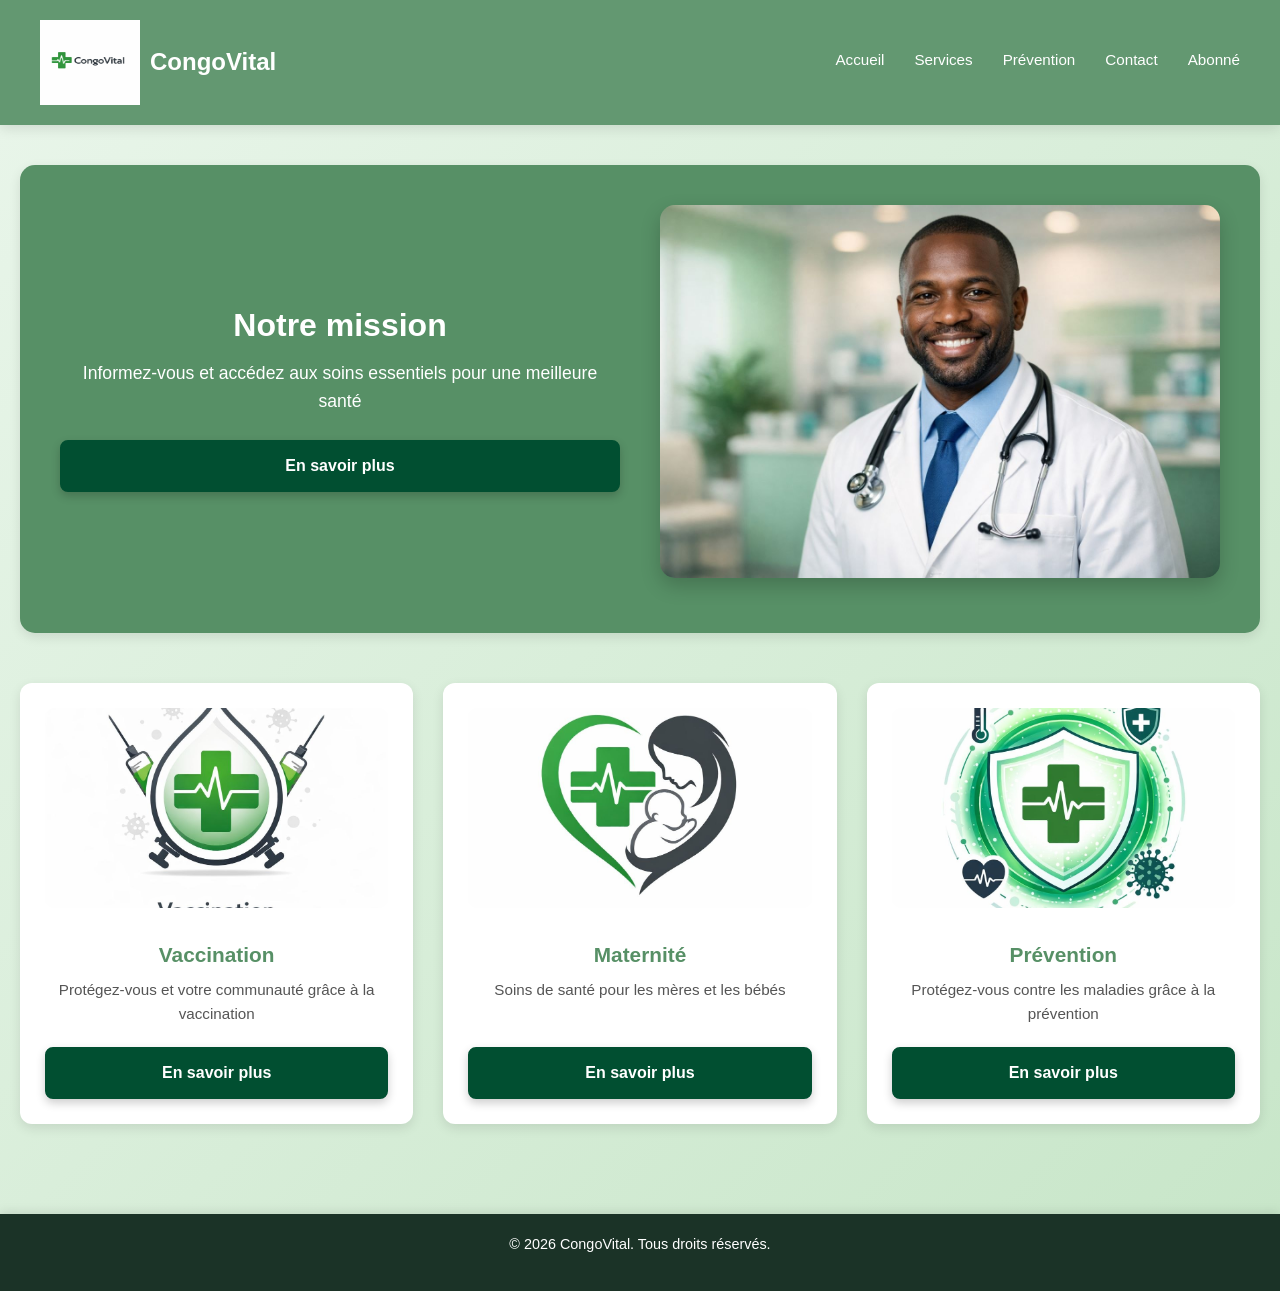
==== index.html @ a9a622ad "J1" ====
<!DOCTYPE html>
<html lang="fr">
<head>
    <meta charset="UTF-8">
    <meta name="viewport" content="width=device-width, initial-scale=1.0">
    <title>CongoVital - Santé Congo</title>
    <link href="https://cdnjs.cloudflare.com/ajax/libs/bootstrap/5.3.0/css/bootstrap.min.css" rel="stylesheet">
    <link rel="stylesheet" href="./frontend/css/common.css">
    <link rel="stylesheet" href="./frontend/css/index.css">
</head>
<body>
    <header>
        <div class="logo">
            <img src="./photos/logo.jpg" alt="Logo CongoVital" width="100px" height="85px">
            <h1>CongoVital</h1>
        </div>
        <nav class="navi">
            <ul>
                <li><a href="./index.html">Accueil</a></li>
                <li><a href="./frontend/html/services.html">Services</a></li>
                <li><a href="./frontend/html/prevention.html">Prévention</a></li>
                <li><a href="./frontend/html/contact.html">Contact</a></li>
                <li><a href="./frontend/html/abonne.html">Abonné</a></li>
            </ul>
        </nav>
    </header>

    <main>
        <section class="hero" id="accueil">
            <div class="hero-content">
                <h2>Notre mission </h2>
                <p>Informez-vous et accédez aux soins essentiels pour une meilleure santé</p>
                <a href="#services" class="btn">En savoir plus</a>
            </div>
            <div class="hero-image">
                <img src="./photos/docteur.jpg" alt="Médecin">
            </div>
        </section>

        <section class="services" id="services">
            <article class="service-card">
                <img src="./photos/vaccination.jpg" alt="Vaccination">
                <h2>Vaccination</h2>
                <p>Protégez-vous et votre communauté grâce à la vaccination</p>
                <a href="./frontend/html/services.html" class="btn">En savoir plus</a>
            </article>

            <article class="service-card">
                <img src="./photos/maternite.jpg" alt="Maternité">
                <h2>Maternité</h2>
                <p>Soins de santé pour les mères et les bébés</p>
                <a href="./frontend/html/services.html" class="btn">En savoir plus</a>
            </article>

            <article class="service-card">
                <img src="./photos/prevention.jpg" alt="Prévention">
                <h2>Prévention</h2>
                <p>Protégez-vous contre les maladies grâce à la prévention</p>
                <a href="./frontend/html/prevention.html" class="btn">En savoir plus</a>
            </article>
        </section>
    </main>

    <footer>
        <p>&copy; 2026 CongoVital. Tous droits réservés.</p>
    </footer>

    <script src="https://cdnjs.cloudflare.com/ajax/libs/bootstrap/5.3.0/js/bootstrap.bundle.min.js"></script>
</body>
</html>
---- frontend/css/common.css ----
:root {
    --header-bg: #639871;
    --button-bg: #014F31;
    --button-hover: #023d26;
    --white: #ffffff;
    --shadow: 0 4px 12px rgba(0, 0, 0, 0.1);
}

* {
    box-sizing: border-box;
}

html, body {
    margin: 0;
    padding: 0;
    font-family: 'Segoe UI', Tahoma, Geneva, Verdana, sans-serif;
}

body {
    min-height: 100vh;
    display: flex;
    flex-direction: column;
}

header {
    background-color: var(--header-bg);
    color: var(--white);
    padding: 20px 40px;
    display: flex;
    flex-wrap: wrap;
    justify-content: space-between;
    align-items: center;
    gap: 20px;
    box-shadow: var(--shadow);
    position: sticky;
    top: 0;
    z-index: 100;
}

header .logo {
    display: flex;
    align-items: center;
    justify-content: center;
    gap: 10px;
    flex-shrink: 0;
}

header .logo h1 {
    font-size: 1.5em;
    font-weight: 700;
    margin: 0;
}

.logo img {
    margin-right: 0;
    transition: transform 0.3s;
}

.logo img:hover {
    transform: scale(1.05);
}

.navi ul {
    list-style: none;
    display: flex;
    gap: 30px;
    color: var(--white);
    flex-wrap: wrap;
    margin: 0;
    padding: 0;
}

.navi ul li a {
    color: var(--white);
    text-decoration: none;
    display: inline-block;
    font-size: 0.95em;
    font-weight: 500;
    transition: all 0.3s ease;
    position: relative;
    padding-bottom: 5px;
}

.navi ul li a::after {
    content: '';
    position: absolute;
    width: 0;
    height: 2px;
    bottom: 0;
    left: 0;
    background-color: #C8E6C9;
    transition: width 0.3s ease;
}

.navi ul li a:hover::after {
    width: 100%;
}

.navi ul li a:hover {
    color: #C8E6C9;
}

main {
    flex: 1;
}

footer {
    background-color: #1B3327;
    color: var(--white);
    text-align: center;
    padding: 20px;
    font-size: 0.9em;
    box-shadow: 0 -2px 10px rgba(0, 0, 0, 0.1);
}

@media (max-width: 768px) {
    header {
        flex-direction: column;
        gap: 15px;
        padding: 15px 20px;
    }

    header .logo h1 {
        font-size: 1.2em;
    }

    .logo img {
        width: 70px;
        height: auto;
    }

    .navi ul {
        justify-content: center;
        gap: 15px;
    }
}

@media (max-width: 480px) {
    header {
        padding: 12px 15px;
    }

    .navi ul {
        flex-direction: column;
        gap: 8px;
        text-align: center;
    }

    .navi ul li a {
        font-size: 0.85em;
    }

    footer {
        font-size: 0.8em;
        padding: 12px;
    }
}
---- frontend/css/index.css ----
:root {
    --header-bg : #639871;
    --hero-bg : #579066;
    --button-bg : #014F31;
    --button-hover: #023d26;
    --white: #ffffff;
    --light-gray: #f8f9fa;
    --shadow: 0 4px 12px rgba(0, 0, 0, 0.1);
}
* {
    box-sizing: border-box;
}
html, body {
    margin: 0;
    padding: 0;
    font-family: 'Segoe UI', Tahoma, Geneva, Verdana, sans-serif;
    scroll-behavior: smooth;
}

header {
   background-color: var(--header-bg);
    color: white;
    padding: 20px 40px; 
    display: flex;
    flex-wrap: wrap;
    justify-content: space-between;
    align-items: center;
    gap: 20px;
    box-shadow: var(--shadow);
    position: sticky;
    top: 0;
    z-index: 100;
}
header .logo {
    display: flex;
    align-items: center;
    justify-content: center;
    gap: 10px;
    flex-shrink: 0;
}
header .logo h1 {
    /* margin: 0; */
    font-size: 1.5em;
    font-weight: 700;
}
.logo img {
    margin-right: 0;
    transition: transform 0.3s;
}
.logo img:hover {
    transform: scale(1.05);
}
.navi ul {
    list-style: none;
    display: flex;
    gap: 30px;
    color: white;
    flex-wrap: wrap;
    margin: 0;
    padding: 0;
}
.navi ul li a {
    color: white;
    text-decoration: none;
    display: inline-block;
    font-size: 0.95em;
    font-weight: 500;
    transition: all 0.3s ease;
    position: relative;
    padding-bottom: 5px;
}
.navi ul li a::after {
    content: '';
    position: absolute;
    width: 0;
    height: 2px;
    bottom: 0;
    left: 0;
    background-color: #C8E6C9;
    transition: width 0.3s ease;
}
.navi ul li a:hover::after{
    width: 100%;
}
.navi ul li a:hover{
    color: #C8E6C9;
}

main {
    padding: 40px 20px;
    background: linear-gradient(135deg, #E8F5E9 0%, #C8E6C9 100%);
    margin: 0;
    min-height: calc(100vh - 200px);
}
.myst {
    background-color: var(--hero-bg);
    display: flex;
    flex-wrap: wrap;
    color: #C8E6C9;
    margin-top: 0;
    gap: 20px;
    padding: 20px;
    align-items: center;
}
.m1 {
    flex: 1;
    min-width: 250px;
}
.m1 h2{
    color: var(--white);
}
.m1 p {
    color: var(--white);
    font-size: 1.25em;
}

/* Section héros (nouvelle structure) */
.hero {
    background-color: var(--hero-bg);
    display: flex;
    flex-wrap: wrap;
    color: #C8E6C9;
    margin-top: 0;
    gap: 40px;
    padding: 40px;
    align-items: center;
    border-radius: 15px;
    box-shadow: var(--shadow);
    margin-bottom: 50px;
}
.hero-content {
    flex: 1;
    min-width: 250px;
    animation: slideInLeft 0.8s ease;
}
.hero-content h2 {
    color: var(--white);
    font-size: 2em;
    font-weight: 700;
    margin-bottom: 15px;
}
.hero-content p {
    color: var(--white);
    font-size: 1.1em;
    line-height: 1.6;
    margin-bottom: 25px;
}
.m2 {
    display: flex;
    align-items: center;
    justify-content: center;
    flex: 1;
    min-width: 250px;
}
.m2 img {
    width: 100%;
    max-width: 600px;
    height: auto;
    border-radius: 10px;
}

/* Image héros (nouvelle structure) */
.hero-image {
    display: flex;
    align-items: center;
    justify-content: center;
    flex: 1;
    min-width: 250px;
    animation: slideInRight 0.8s ease;
}
.hero-image img {
    width: 100%;
    max-width: 600px;
    height: auto;
    border-radius: 15px;
    box-shadow: 0 8px 20px rgba(0, 0, 0, 0.2);
    transition: transform 0.3s ease;
}
.hero-image img:hover {
    transform: scale(1.02);
}

button a {
    color: #C8E6C9;
    text-decoration: none;
    padding: 5px 4px 0px ;
}

/* Style pour les liens en tant que boutons */
.btn {
    display: inline-block;
    background-color: var(--button-bg);
    padding: 12px 28px;
    font-size: 1em;
    color: white;
    text-decoration: none;
    border: 2px solid var(--button-bg);
    border-radius: 8px;
    box-shadow: 0 4px 10px rgba(0, 0, 0, 0.2);
    transition: all 0.3s ease;
    cursor: pointer;
    font-weight: 600;
}

.btn:hover {
    background-color: var(--button-hover);
    border-color: var(--button-hover);
    box-shadow: 0 6px 15px rgba(0, 0, 0, 0.3);
    transform: translateY(-2px);
    color: white;
}

.btn:active {
    box-shadow: 0 2px 5px rgba(0, 0, 0, 0.2);
    transform: translateY(0);
}

section {
    margin-bottom: 20px;
    background: #FFFFFF;
    display: flex;
    flex-wrap: wrap;
    gap: 20px;
    padding: 20px;
}

section > div {
    flex: 1;
    min-width: 280px;
    display: flex;
    flex-direction: column;
    text-align: center;
}

section > div img {
    width: 100%;
    height: auto;
    margin-bottom: 15px;
    border-radius: 5px;
}

/* Section services avec articles (cartes) */
.services {
    margin-bottom: 50px;
    background: transparent;
    display: flex;
    flex-wrap: wrap;
    gap: 30px;
    padding: 0;
}

.service-card {
    flex: 1;
    min-width: 280px;
    display: flex;
    flex-direction: column;
    text-align: center;
    background: white;
    padding: 25px;
    border-radius: 12px;
    box-shadow: var(--shadow);
    transition: all 0.3s ease;
    overflow: hidden;
}

.service-card:hover {
    transform: translateY(-8px);
    box-shadow: 0 12px 24px rgba(0, 0, 0, 0.15);
}

.service-card img {
    width: 100%;
    height: 200px;
    object-fit: cover;
    margin-bottom: 20px;
    border-radius: 10px;
    transition: transform 0.3s ease;
}

.service-card:hover img {
    transform: scale(1.05);
}

.service-card h2 {
    margin: 15px 0 10px;
    font-size: 1.3em;
    font-weight: 700;
    color: var(--hero-bg);
}

.service-card p {
    flex-grow: 1;
    margin-bottom: 20px;
    color: #555;
    line-height: 1.6;
    font-size: 0.95em;
}

button{
    background-color: var(--button-bg);
    padding: 15px 30px;
    width: 100%;
    max-width: 275px;
    font-size: 1.25em;
    color: white;
    border: 1px solid rgba(0, 0, 0, .2);
    border-radius: 5px;
    box-shadow: 0 2px 0 rgba(0, 55, 135, );
    margin: 0 auto;
}
button:hover {
    cursor: pointer;
}
button:active{
    box-shadow: none;
    margin-top: 2px;
    position: relative;
    top: 2px ;
}
footer {
    background-color: #1B3327;
    color: white;
    text-align: center;
    padding: 20px;
    font-size: 0.9em;
    box-shadow: 0 -2px 10px rgba(0, 0, 0, 0.1);
}

/* Animations */
@keyframes slideInLeft {
    from {
        opacity: 0;
        transform: translateX(-30px);
    }
    to {
        opacity: 1;
        transform: translateX(0);
    }
}

@keyframes slideInRight {
    from {
        opacity: 0;
        transform: translateX(30px);
    }
    to {
        opacity: 1;
        transform: translateX(0);
    }
}

/* Media Queries - Tablette et écrans moyens */
@media (max-width: 768px) {
    header {
        flex-direction: column;
        gap: 15px;
        padding: 15px 20px;
    }
    
    header .logo {
        width: 100%;
        justify-content: center;
    }
    
    header .logo h1 {
        font-size: 1.2em;
    }
    
    .logo img {
        width: 70px;
        height: auto;
    }
    
    .navi {
        width: 100%;
    }
    
    .navi ul {
        justify-content: center;
        gap: 15px;
    }
    
    .navi ul li a {
        font-size: 0.9em;
    }
    
    main {
        padding: 15px;
        margin-bottom: 60px;
    }
    
    .hero {
        flex-direction: column;
        padding: 25px;
        gap: 25px;
        margin-bottom: 40px;
    }
    
    .hero-content,
    .hero-image {
        width: 100%;
        min-width: unset;
    }
    
    .hero-content h2 {
        font-size: 1.5em;
    }
    
    .hero-content p {
        font-size: 1em;
    }
    
    .services {
        gap: 15px;
        margin-bottom: 40px;
    }
    
    .service-card {
        min-width: 100%;
        padding: 20px;
    }
    
    .btn {
        font-size: 0.95em;
        padding: 10px 20px;
        width: 100%;
    }
    
    footer {
        font-size: 0.85em;
        padding: 15px;
    }
}

/* Media Queries - Téléphones */
@media (max-width: 480px) {
    header {
        flex-direction: column;
        gap: 12px;
        padding: 12px 15px;
    }
    
    header .logo {
        width: 100%;
    }
    
    header .logo h1 {
        font-size: 1em;
        margin-left: 10px;
    }
    
    .logo img {
        width: 60px;
        height: auto;
    }
    
    .navi ul {
        flex-direction: column;
        gap: 8px;
        text-align: center;
    }
    
    .navi ul li a {
        font-size: 0.85em;
    }
    
    main {
        padding: 10px;
        margin-bottom: 80px;
    }
    
    .hero {
        flex-direction: column;
        padding: 15px;
        gap: 15px;
        margin-bottom: 30px;
    }
    
    .hero-content h2 {
        font-size: 1.3em;
    }
    
    .hero-content p {
        font-size: 0.9em;
    }
    
    .services {
        gap: 10px;
        margin-bottom: 30px;
    }
    
    .service-card {
        min-width: 100%;
        padding: 15px;
    }
    
    .service-card h2 {
        font-size: 1.1em;
    }
    
    .service-card p {
        font-size: 0.9em;
    }
    
    .service-card img {
        height: 150px;
    }
    
    .btn {
        font-size: 0.9em;
        padding: 10px 15px;
        width: 100%;
    }
    
    footer {
        font-size: 0.75em;
        padding: 10px;
    }
}
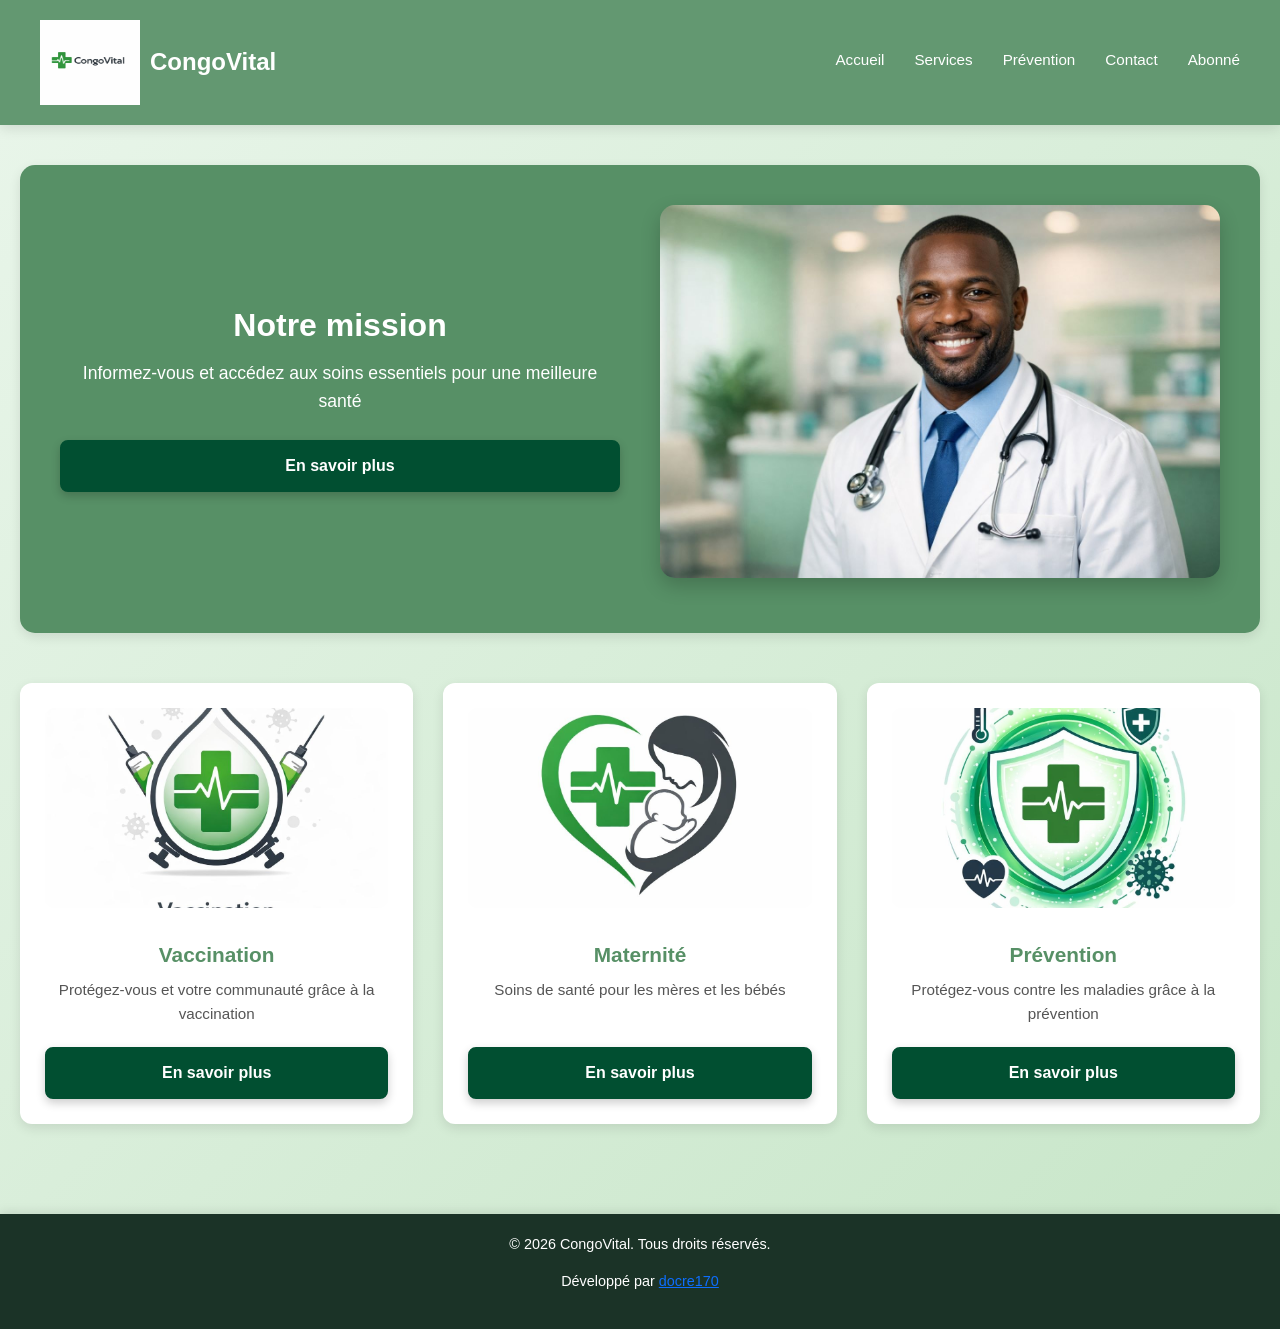
==== commit 2ee15367: "J2" ====
--- a/index.html
+++ b/index.html
@@ -63,6 +63,7 @@
 
     <footer>
         <p>&copy; 2026 CongoVital. Tous droits réservés.</p>
+        <p> Développé par <a href="https://portfoliofinal-lovat.vercel.app">docre170</a></p>
     </footer>
 
     <script src="https://cdnjs.cloudflare.com/ajax/libs/bootstrap/5.3.0/js/bootstrap.bundle.min.js"></script>
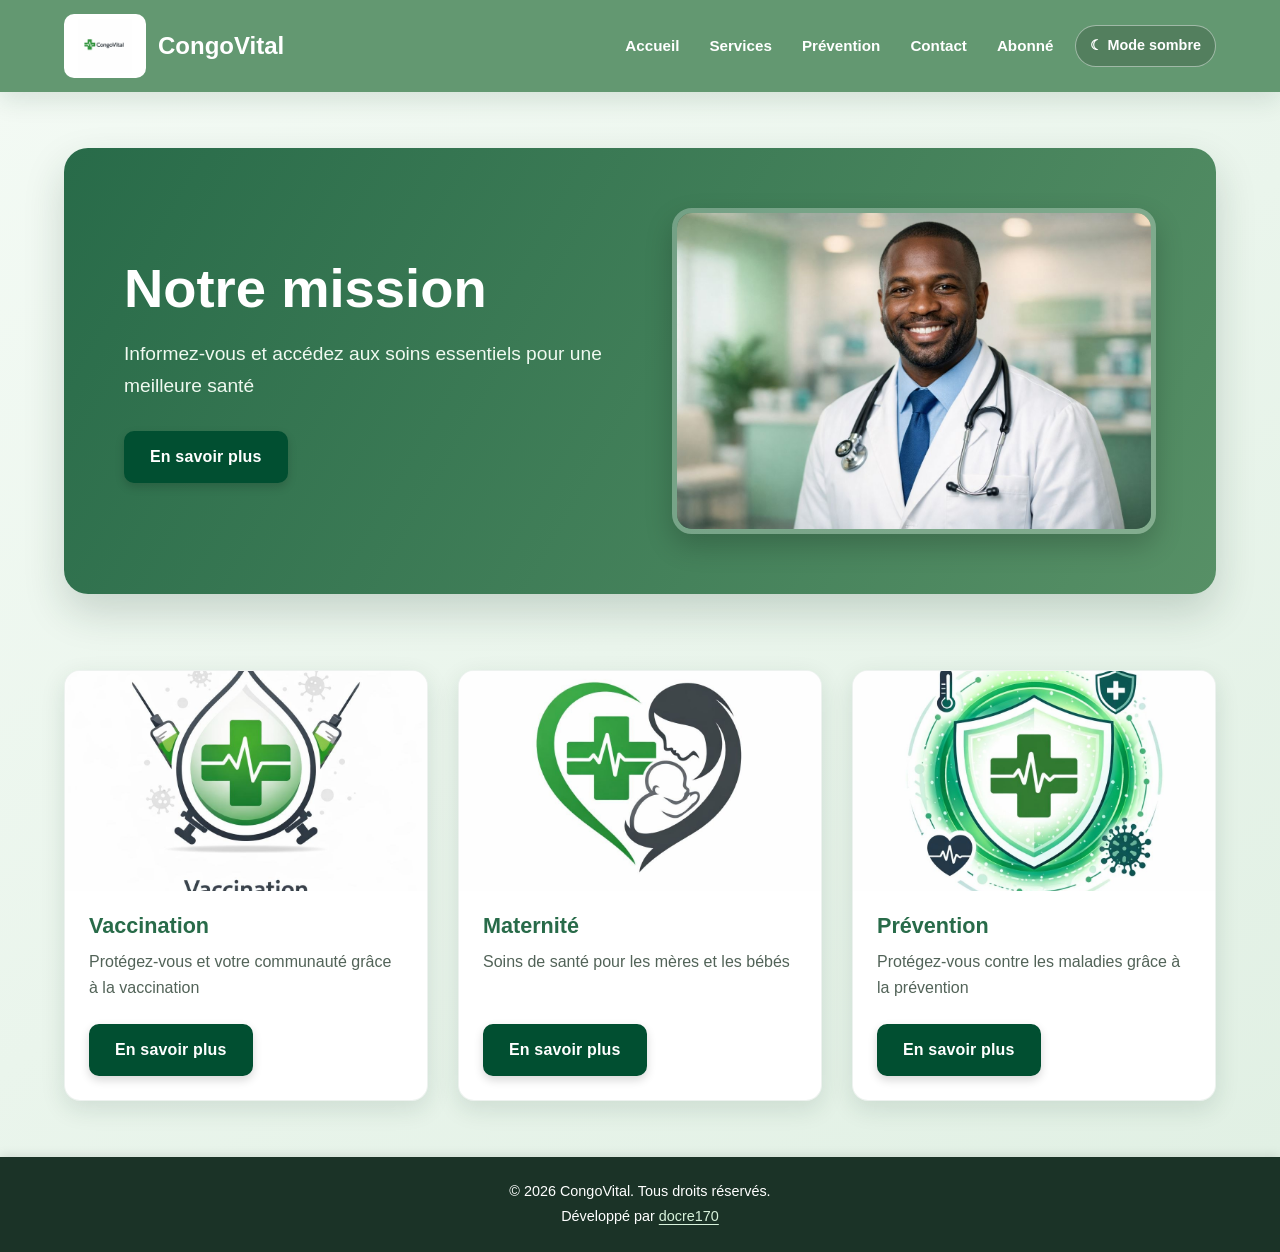
==== commit 14e6d812: "j5" ====
--- a/index.html
+++ b/index.html
@@ -7,6 +7,7 @@
     <link href="https://cdnjs.cloudflare.com/ajax/libs/bootstrap/5.3.0/css/bootstrap.min.css" rel="stylesheet">
     <link rel="stylesheet" href="./frontend/css/common.css">
     <link rel="stylesheet" href="./frontend/css/index.css">
+    <link rel="stylesheet" href="./frontend/css/site-ui.css">
 </head>
 <body>
     <header>
@@ -37,19 +38,19 @@
             </div>
         </section>
 
-        <section class="services" id="services">
+        <section class="services" id="services" aria-label="Nos domaines de santé">
             <article class="service-card">
                 <img src="./photos/vaccination.jpg" alt="Vaccination">
                 <h2>Vaccination</h2>
                 <p>Protégez-vous et votre communauté grâce à la vaccination</p>
-                <a href="./frontend/html/services.html" class="btn">En savoir plus</a>
+                <a href="./frontend/html/vaccination.html" class="btn">En savoir plus</a>
             </article>
 
             <article class="service-card">
                 <img src="./photos/maternite.jpg" alt="Maternité">
                 <h2>Maternité</h2>
                 <p>Soins de santé pour les mères et les bébés</p>
-                <a href="./frontend/html/services.html" class="btn">En savoir plus</a>
+                <a href="./frontend/html/maternite.html" class="btn">En savoir plus</a>
             </article>
 
             <article class="service-card">
@@ -67,5 +68,6 @@
     </footer>
 
     <script src="https://cdnjs.cloudflare.com/ajax/libs/bootstrap/5.3.0/js/bootstrap.bundle.min.js"></script>
+    <script src="./frontend/js/site-ui.js"></script>
 </body>
 </html>
--- a/frontend/css/common.css
+++ b/frontend/css/common.css
@@ -53,11 +53,6 @@
 
 .logo img {
     margin-right: 0;
-    transition: transform 0.3s;
-}
-
-.logo img:hover {
-    transform: scale(1.05);
 }
 
 .navi ul {
--- a/frontend/css/index.css
+++ b/frontend/css/index.css
@@ -1,74 +1,76 @@
 :root {
-    --header-bg : #639871;
-    --hero-bg : #579066;
-    --button-bg : #014F31;
+    --header-bg: #639871;
+    --hero-bg: #579066;
+    --button-bg: #014F31;
     --button-hover: #023d26;
     --white: #ffffff;
-    --light-gray: #f8f9fa;
-    --shadow: 0 4px 12px rgba(0, 0, 0, 0.1);
-}
+    --shadow: 0 8px 24px rgba(20, 58, 38, 0.12);
+}
+
 * {
     box-sizing: border-box;
 }
-html, body {
+
+body {
     margin: 0;
-    padding: 0;
     font-family: 'Segoe UI', Tahoma, Geneva, Verdana, sans-serif;
-    scroll-behavior: smooth;
+    color: #263b30;
 }
 
 header {
-   background-color: var(--header-bg);
-    color: white;
-    padding: 20px 40px; 
+    background-color: var(--header-bg);
+    color: var(--white);
+    padding: 14px clamp(18px, 5vw, 64px);
     display: flex;
     flex-wrap: wrap;
     justify-content: space-between;
     align-items: center;
-    gap: 20px;
+    gap: 18px;
     box-shadow: var(--shadow);
     position: sticky;
     top: 0;
     z-index: 100;
 }
+
 header .logo {
     display: flex;
     align-items: center;
-    justify-content: center;
-    gap: 10px;
+    gap: 12px;
     flex-shrink: 0;
 }
+
 header .logo h1 {
-    /* margin: 0; */
-    font-size: 1.5em;
+    margin: 0;
+    font-size: 1.5rem;
     font-weight: 700;
 }
+
 .logo img {
-    margin-right: 0;
-    transition: transform 0.3s;
-}
-.logo img:hover {
-    transform: scale(1.05);
-}
+    width: 78px;
+    height: 66px;
+    object-fit: cover;
+    border-radius: 8px;
+}
+
 .navi ul {
     list-style: none;
     display: flex;
-    gap: 30px;
-    color: white;
+    gap: clamp(16px, 2.5vw, 30px);
     flex-wrap: wrap;
     margin: 0;
     padding: 0;
 }
+
 .navi ul li a {
-    color: white;
+    color: var(--white);
     text-decoration: none;
     display: inline-block;
-    font-size: 0.95em;
-    font-weight: 500;
-    transition: all 0.3s ease;
+    font-size: 0.95rem;
+    font-weight: 600;
     position: relative;
-    padding-bottom: 5px;
-}
+    padding: 6px 0;
+}
+
 .navi ul li a::after {
     content: '';
     position: absolute;
@@ -76,444 +78,234 @@
     height: 2px;
     bottom: 0;
     left: 0;
-    background-color: #C8E6C9;
-    transition: width 0.3s ease;
-}
-.navi ul li a:hover::after{
+    background-color: #d8f3dc;
+    transition: width 0.25s ease;
+}
+
+.navi ul li a:hover,
+.navi ul li a:focus-visible {
+    color: #d8f3dc;
+}
+
+.navi ul li a:hover::after,
+.navi ul li a:focus-visible::after {
     width: 100%;
 }
-.navi ul li a:hover{
-    color: #C8E6C9;
-}
 
 main {
-    padding: 40px 20px;
-    background: linear-gradient(135deg, #E8F5E9 0%, #C8E6C9 100%);
-    margin: 0;
-    min-height: calc(100vh - 200px);
-}
-.myst {
-    background-color: var(--hero-bg);
-    display: flex;
-    flex-wrap: wrap;
-    color: #C8E6C9;
-    margin-top: 0;
-    gap: 20px;
-    padding: 20px;
+    padding: clamp(24px, 5vw, 56px) clamp(16px, 5vw, 64px);
+    background: linear-gradient(145deg, #f3faf4 0%, #e1f0e4 100%);
+    min-height: calc(100vh - 190px);
+}
+
+.hero,
+.services {
+    width: min(100%, 1200px);
+    margin-left: auto;
+    margin-right: auto;
+}
+
+.hero {
+    display: flex;
     align-items: center;
-}
-.m1 {
-    flex: 1;
-    min-width: 250px;
-}
-.m1 h2{
-    color: var(--white);
-}
-.m1 p {
-    color: var(--white);
-    font-size: 1.25em;
-}
-
-/* Section héros (nouvelle structure) */
-.hero {
-    background-color: var(--hero-bg);
-    display: flex;
-    flex-wrap: wrap;
-    color: #C8E6C9;
-    margin-top: 0;
-    gap: 40px;
-    padding: 40px;
+    gap: clamp(28px, 5vw, 64px);
+    padding: clamp(28px, 5vw, 60px);
+    margin-bottom: clamp(44px, 7vw, 76px);
+    color: var(--white);
+    background: linear-gradient(120deg, #286b49, #579066);
+    border-radius: 24px;
+    box-shadow: 0 18px 40px rgba(20, 58, 38, 0.18);
+    overflow: hidden;
+}
+
+.hero-content,
+.hero-image {
+    flex: 1 1 0;
+    min-width: 0;
+}
+
+.hero-content h2 {
+    margin: 0 0 18px;
+    color: var(--white);
+    font-size: clamp(2rem, 4.5vw, 3.4rem);
+    line-height: 1.12;
+    font-weight: 750;
+}
+
+.hero-content p {
+    max-width: 34rem;
+    margin: 0 0 28px;
+    color: #eff9f0;
+    font-size: clamp(1rem, 1.5vw, 1.2rem);
+    line-height: 1.7;
+}
+
+.hero-image img {
+    display: block;
+    width: 100%;
+    max-height: 390px;
+    object-fit: cover;
+    border: 5px solid rgba(255, 255, 255, 0.28);
+    border-radius: 20px;
+    box-shadow: 0 12px 28px rgba(0, 0, 0, 0.2);
+}
+
+.btn {
+    display: inline-flex;
+    justify-content: center;
     align-items: center;
-    border-radius: 15px;
-    box-shadow: var(--shadow);
-    margin-bottom: 50px;
-}
-.hero-content {
-    flex: 1;
-    min-width: 250px;
-    animation: slideInLeft 0.8s ease;
-}
-.hero-content h2 {
-    color: var(--white);
-    font-size: 2em;
-    font-weight: 700;
-    margin-bottom: 15px;
-}
-.hero-content p {
-    color: var(--white);
-    font-size: 1.1em;
-    line-height: 1.6;
-    margin-bottom: 25px;
-}
-.m2 {
-    display: flex;
-    align-items: center;
-    justify-content: center;
-    flex: 1;
-    min-width: 250px;
-}
-.m2 img {
-    width: 100%;
-    max-width: 600px;
-    height: auto;
-    border-radius: 10px;
-}
-
-/* Image héros (nouvelle structure) */
-.hero-image {
-    display: flex;
-    align-items: center;
-    justify-content: center;
-    flex: 1;
-    min-width: 250px;
-    animation: slideInRight 0.8s ease;
-}
-.hero-image img {
-    width: 100%;
-    max-width: 600px;
-    height: auto;
-    border-radius: 15px;
-    box-shadow: 0 8px 20px rgba(0, 0, 0, 0.2);
-    transition: transform 0.3s ease;
-}
-.hero-image img:hover {
-    transform: scale(1.02);
-}
-
-button a {
-    color: #C8E6C9;
-    text-decoration: none;
-    padding: 5px 4px 0px ;
-}
-
-/* Style pour les liens en tant que boutons */
-.btn {
-    display: inline-block;
     background-color: var(--button-bg);
-    padding: 12px 28px;
-    font-size: 1em;
-    color: white;
+    padding: 12px 24px;
+    color: var(--white);
     text-decoration: none;
     border: 2px solid var(--button-bg);
-    border-radius: 8px;
-    box-shadow: 0 4px 10px rgba(0, 0, 0, 0.2);
-    transition: all 0.3s ease;
-    cursor: pointer;
-    font-weight: 600;
-}
-
-.btn:hover {
+    border-radius: 9px;
+    box-shadow: 0 4px 10px rgba(0, 0, 0, 0.16);
+    transition: background-color 180ms ease, border-color 180ms ease, box-shadow 180ms ease;
+    font-weight: 650;
+}
+
+.btn:hover,
+.btn:focus-visible {
     background-color: var(--button-hover);
     border-color: var(--button-hover);
-    box-shadow: 0 6px 15px rgba(0, 0, 0, 0.3);
-    transform: translateY(-2px);
-    color: white;
-}
-
-.btn:active {
-    box-shadow: 0 2px 5px rgba(0, 0, 0, 0.2);
-    transform: translateY(0);
-}
-
-section {
-    margin-bottom: 20px;
-    background: #FFFFFF;
-    display: flex;
-    flex-wrap: wrap;
-    gap: 20px;
-    padding: 20px;
-}
-
-section > div {
-    flex: 1;
-    min-width: 280px;
+    box-shadow: 0 7px 16px rgba(0, 0, 0, 0.2);
+    color: var(--white);
+}
+
+.btn:focus-visible,
+.navi a:focus-visible {
+    outline: 3px solid #f4ce73;
+    outline-offset: 3px;
+}
+
+.services {
+    display: grid;
+    grid-template-columns: repeat(3, minmax(0, 1fr));
+    gap: clamp(18px, 3vw, 30px);
+    padding: 0;
+    background: transparent;
+}
+
+.service-card {
     display: flex;
     flex-direction: column;
-    text-align: center;
-}
-
-section > div img {
+    align-items: flex-start;
+    min-width: 0;
+    padding: 0 0 24px;
+    background: var(--white);
+    border: 1px solid rgba(34, 92, 58, 0.08);
+    border-radius: 16px;
+    box-shadow: var(--shadow);
+    overflow: hidden;
+    transition: box-shadow 220ms ease;
+}
+
+.service-card:hover {
+    box-shadow: 0 12px 26px rgba(20, 58, 38, 0.15);
+}
+
+.service-card img {
+    display: block;
     width: 100%;
-    height: auto;
-    margin-bottom: 15px;
-    border-radius: 5px;
-}
-
-/* Section services avec articles (cartes) */
-.services {
-    margin-bottom: 50px;
-    background: transparent;
-    display: flex;
-    flex-wrap: wrap;
-    gap: 30px;
-    padding: 0;
-}
-
-.service-card {
-    flex: 1;
-    min-width: 280px;
-    display: flex;
-    flex-direction: column;
-    text-align: center;
-    background: white;
-    padding: 25px;
-    border-radius: 12px;
-    box-shadow: var(--shadow);
-    transition: all 0.3s ease;
-    overflow: hidden;
-}
-
-.service-card:hover {
-    transform: translateY(-8px);
-    box-shadow: 0 12px 24px rgba(0, 0, 0, 0.15);
-}
-
-.service-card img {
-    width: 100%;
-    height: 200px;
+    height: 220px;
     object-fit: cover;
-    margin-bottom: 20px;
-    border-radius: 10px;
-    transition: transform 0.3s ease;
-}
-
-.service-card:hover img {
-    transform: scale(1.05);
 }
 
 .service-card h2 {
-    margin: 15px 0 10px;
-    font-size: 1.3em;
+    margin: 22px 24px 10px;
+    color: #286b49;
+    font-size: 1.35rem;
     font-weight: 700;
-    color: var(--hero-bg);
 }
 
 .service-card p {
     flex-grow: 1;
-    margin-bottom: 20px;
-    color: #555;
-    line-height: 1.6;
-    font-size: 0.95em;
-}
-
-button{
-    background-color: var(--button-bg);
-    padding: 15px 30px;
-    width: 100%;
-    max-width: 275px;
-    font-size: 1.25em;
-    color: white;
-    border: 1px solid rgba(0, 0, 0, .2);
-    border-radius: 5px;
-    box-shadow: 0 2px 0 rgba(0, 55, 135, );
-    margin: 0 auto;
-}
-button:hover {
-    cursor: pointer;
-}
-button:active{
-    box-shadow: none;
-    margin-top: 2px;
-    position: relative;
-    top: 2px ;
-}
+    margin: 0 24px 22px;
+    color: #526358;
+    line-height: 1.65;
+}
+
+.service-card .btn {
+    margin: 0 24px;
+}
+
 footer {
-    background-color: #1B3327;
-    color: white;
+    background-color: #1b3327;
+    color: var(--white);
     text-align: center;
     padding: 20px;
-    font-size: 0.9em;
-    box-shadow: 0 -2px 10px rgba(0, 0, 0, 0.1);
-}
-
-/* Animations */
-@keyframes slideInLeft {
-    from {
-        opacity: 0;
-        transform: translateX(-30px);
-    }
-    to {
-        opacity: 1;
-        transform: translateX(0);
-    }
-}
-
-@keyframes slideInRight {
-    from {
-        opacity: 0;
-        transform: translateX(30px);
-    }
-    to {
-        opacity: 1;
-        transform: translateX(0);
-    }
-}
-
-/* Media Queries - Tablette et écrans moyens */
-@media (max-width: 768px) {
+    font-size: 0.9rem;
+}
+
+footer p {
+    margin: 4px 0;
+}
+
+footer a {
+    color: #d8f3dc;
+}
+
+@media (max-width: 800px) {
     header {
-        flex-direction: column;
-        gap: 15px;
-        padding: 15px 20px;
-    }
-    
-    header .logo {
-        width: 100%;
         justify-content: center;
     }
-    
-    header .logo h1 {
-        font-size: 1.2em;
-    }
-    
-    .logo img {
-        width: 70px;
-        height: auto;
-    }
-    
+
+    .hero {
+        gap: 28px;
+        padding: 32px;
+    }
+
+    .services {
+        grid-template-columns: repeat(2, minmax(0, 1fr));
+    }
+
+    .service-card:last-child {
+        grid-column: 1 / -1;
+        width: min(100%, 540px);
+        justify-self: center;
+    }
+}
+
+@media (max-width: 580px) {
+    header {
+        padding: 12px 16px;
+    }
+
     .navi {
         width: 100%;
     }
-    
+
     .navi ul {
         justify-content: center;
-        gap: 15px;
-    }
-    
-    .navi ul li a {
-        font-size: 0.9em;
-    }
-    
-    main {
-        padding: 15px;
-        margin-bottom: 60px;
-    }
-    
+        gap: 10px 18px;
+    }
+
     .hero {
         flex-direction: column;
+        align-items: stretch;
         padding: 25px;
-        gap: 25px;
-        margin-bottom: 40px;
-    }
-    
-    .hero-content,
-    .hero-image {
+        border-radius: 17px;
+    }
+
+    .hero-image img {
+        max-height: 270px;
+    }
+
+    .services {
+        grid-template-columns: 1fr;
+    }
+
+    .service-card:last-child {
+        grid-column: auto;
         width: 100%;
-        min-width: unset;
-    }
-    
-    .hero-content h2 {
-        font-size: 1.5em;
-    }
-    
-    .hero-content p {
-        font-size: 1em;
-    }
-    
-    .services {
-        gap: 15px;
-        margin-bottom: 40px;
-    }
-    
-    .service-card {
-        min-width: 100%;
-        padding: 20px;
-    }
-    
-    .btn {
-        font-size: 0.95em;
-        padding: 10px 20px;
-        width: 100%;
-    }
-    
-    footer {
-        font-size: 0.85em;
-        padding: 15px;
-    }
-}
-
-/* Media Queries - Téléphones */
-@media (max-width: 480px) {
-    header {
-        flex-direction: column;
-        gap: 12px;
-        padding: 12px 15px;
-    }
-    
-    header .logo {
-        width: 100%;
-    }
-    
-    header .logo h1 {
-        font-size: 1em;
-        margin-left: 10px;
-    }
-    
-    .logo img {
-        width: 60px;
-        height: auto;
-    }
-    
-    .navi ul {
-        flex-direction: column;
-        gap: 8px;
-        text-align: center;
-    }
-    
-    .navi ul li a {
-        font-size: 0.85em;
-    }
-    
-    main {
-        padding: 10px;
-        margin-bottom: 80px;
-    }
-    
-    .hero {
-        flex-direction: column;
-        padding: 15px;
-        gap: 15px;
-        margin-bottom: 30px;
-    }
-    
-    .hero-content h2 {
-        font-size: 1.3em;
-    }
-    
-    .hero-content p {
-        font-size: 0.9em;
-    }
-    
-    .services {
-        gap: 10px;
-        margin-bottom: 30px;
-    }
-    
-    .service-card {
-        min-width: 100%;
-        padding: 15px;
-    }
-    
-    .service-card h2 {
-        font-size: 1.1em;
-    }
-    
-    .service-card p {
-        font-size: 0.9em;
-    }
-    
+    }
+
     .service-card img {
-        height: 150px;
-    }
-    
-    .btn {
-        font-size: 0.9em;
-        padding: 10px 15px;
-        width: 100%;
-    }
-    
-    footer {
-        font-size: 0.75em;
-        padding: 10px;
-    }
-}+        height: 200px;
+    }
+
+    .service-card .btn {
+        width: calc(100% - 48px);
+    }
+}
--- a/frontend/css/site-ui.css
+++ b/frontend/css/site-ui.css
@@ -0,0 +1,508 @@
+html {
+    color-scheme: light;
+    scroll-behavior: smooth;
+}
+
+img {
+    max-width: 100%;
+}
+
+header .logo img {
+    width: 82px;
+    height: 64px;
+    padding: 5px;
+    object-fit: contain;
+    background: #fff;
+    border-radius: 10px;
+}
+
+.navi {
+    display: flex;
+    flex-wrap: wrap;
+    align-items: center;
+    justify-content: flex-end;
+    gap: clamp(12px, 2vw, 22px);
+}
+
+.navi .theme-toggle {
+    flex: 0 0 auto;
+}
+
+.theme-toggle {
+    display: inline-flex;
+    min-height: 42px;
+    align-items: center;
+    justify-content: center;
+    gap: 8px;
+    padding: 9px 14px;
+    color: #fff;
+    background: rgba(0, 0, 0, 0.16);
+    border: 1px solid rgba(255, 255, 255, 0.45);
+    border-radius: 999px;
+    font: inherit;
+    font-size: 0.9rem;
+    font-weight: 650;
+    cursor: pointer;
+    transition: background-color 180ms ease, transform 180ms ease;
+}
+
+.theme-toggle:hover,
+.theme-toggle:focus-visible {
+    color: #fff;
+    background: rgba(0, 0, 0, 0.3);
+    transform: translateY(-1px);
+}
+
+.theme-toggle:focus-visible {
+    outline: 3px solid #f4ce73;
+    outline-offset: 3px;
+}
+
+.btn,
+.btn-submit,
+.btn-search,
+.btn-small,
+.btn-secondary,
+.new-appointment-btn .btn,
+.settings-section .btn,
+button[type="submit"] {
+    min-height: 44px;
+    border-radius: 10px;
+    font-weight: 650;
+    letter-spacing: 0.01em;
+    transition: transform 180ms ease, box-shadow 180ms ease, background-color 180ms ease,
+        border-color 180ms ease, color 180ms ease;
+}
+
+.btn-primary {
+    min-height: 44px;
+    color: #fff;
+    background-color: var(--button-bg);
+    border-color: var(--button-bg);
+    border-radius: 10px;
+    font-weight: 650;
+    letter-spacing: 0.01em;
+    transition: transform 180ms ease, box-shadow 180ms ease, background-color 180ms ease,
+        border-color 180ms ease, color 180ms ease;
+}
+
+.btn:hover,
+.btn-submit:hover,
+.btn-search:hover,
+.btn-small:hover,
+.btn-secondary:hover,
+.new-appointment-btn .btn:hover,
+.settings-section .btn:hover,
+button[type="submit"]:hover {
+    transform: translateY(-2px);
+    box-shadow: 0 8px 18px rgba(20, 58, 38, 0.2);
+}
+
+.btn-primary:hover {
+    color: #fff;
+    background-color: var(--button-hover);
+    border-color: var(--button-hover);
+    transform: translateY(-2px);
+    box-shadow: 0 8px 18px rgba(20, 58, 38, 0.2);
+}
+
+.btn:active,
+.btn-submit:active,
+.btn-search:active,
+.btn-small:active,
+.btn-secondary:active,
+.new-appointment-btn .btn:active,
+.settings-section .btn:active,
+button[type="submit"]:active {
+    transform: translateY(0);
+    box-shadow: 0 2px 6px rgba(20, 58, 38, 0.16);
+}
+
+.btn-primary:active {
+    transform: translateY(0);
+    box-shadow: 0 2px 6px rgba(20, 58, 38, 0.16);
+}
+
+.btn:focus-visible,
+.btn-submit:focus-visible,
+.btn-search:focus-visible,
+.btn-small:focus-visible,
+.btn-secondary:focus-visible,
+.new-appointment-btn .btn:focus-visible,
+.settings-section .btn:focus-visible,
+button[type="submit"]:focus-visible {
+    outline: 3px solid #e3b743;
+    outline-offset: 3px;
+}
+
+.btn-primary:focus-visible {
+    outline: 3px solid #e3b743;
+    outline-offset: 3px;
+}
+
+a:not(.btn):not(.theme-toggle):not(.navi a):not(.nav-link):not(.social-links a):not(.conseil-navigation a) {
+    text-decoration-thickness: 1px;
+    text-underline-offset: 0.2em;
+    transition: color 160ms ease, text-decoration-color 160ms ease;
+}
+
+a:not(.btn):not(.theme-toggle):not(.navi a):not(.nav-link):not(.social-links a):not(.conseil-navigation a):hover {
+    text-decoration-thickness: 2px;
+}
+
+button:disabled,
+button[aria-disabled="true"],
+.btn[aria-disabled="true"] {
+    cursor: not-allowed;
+    opacity: 0.65;
+    transform: none;
+    box-shadow: none;
+}
+
+html[data-theme="dark"] {
+    color-scheme: dark;
+    --header-bg: #0B1712;
+    --hero-bg: #4CAF72;
+    --button-bg: #4CAF72;
+    --button-hover: #62c984;
+    --white: #F2F5F2;
+    --light-gray: #14231B;
+    --dark-background: #0B1712;
+    --dark-surface: #14231B;
+    --dark-text: #F2F5F2;
+    --dark-muted: #B5C2B8;
+    --shadow: 0 8px 24px rgba(0, 0, 0, 0.28);
+    --topic-green: #4CAF72;
+    --topic-deep-green: #4CAF72;
+    --topic-text: #F2F5F2;
+    --topic-muted: #B5C2B8;
+    --topic-shadow: 0 8px 24px rgba(0, 0, 0, 0.25);
+}
+
+html[data-theme="dark"] body {
+    color: var(--dark-text);
+    background: var(--dark-background);
+}
+
+html[data-theme="dark"] main,
+html[data-theme="dark"] main.page-services,
+html[data-theme="dark"] main.prevention-page,
+html[data-theme="dark"] main.contact-page,
+html[data-theme="dark"] main.auth-page,
+html[data-theme="dark"] main.topic-page,
+html[data-theme="dark"] main.conseil-page,
+html[data-theme="dark"] main.dashboard-page {
+    color: var(--dark-text);
+    background: var(--dark-background);
+}
+
+html[data-theme="dark"] .service-card,
+html[data-theme="dark"] .topic-hero,
+html[data-theme="dark"] .topic-card,
+html[data-theme="dark"] .auth-card,
+html[data-theme="dark"] .auth-benefits,
+html[data-theme="dark"] .login-info,
+html[data-theme="dark"] .contact-form,
+html[data-theme="dark"] .info-card,
+html[data-theme="dark"] .faq-item,
+html[data-theme="dark"] .prevention-hero,
+html[data-theme="dark"] .tip-card,
+html[data-theme="dark"] .disease-card,
+html[data-theme="dark"] .advice-sidebar,
+html[data-theme="dark"] .categories-sidebar,
+html[data-theme="dark"] .conseil-hero,
+html[data-theme="dark"] .conseil-article,
+html[data-theme="dark"] .conseil-notice,
+html[data-theme="dark"] .dashboard-sidebar,
+html[data-theme="dark"] .dashboard-card,
+html[data-theme="dark"] .stat-card,
+html[data-theme="dark"] .card,
+html[data-theme="dark"] .appointment-item,
+html[data-theme="dark"] .history-item {
+    color: var(--dark-text);
+    background-color: var(--dark-surface);
+    border-color: #2d4435;
+}
+
+html[data-theme="dark"] .service-card > p,
+html[data-theme="dark"] .topic-card p,
+html[data-theme="dark"] .topic-hero p,
+html[data-theme="dark"] .auth-header p,
+html[data-theme="dark"] .form-group label,
+html[data-theme="dark"] .contact-form-note,
+html[data-theme="dark"] .info-card p,
+html[data-theme="dark"] .hours-list li,
+html[data-theme="dark"] .faq-item p,
+html[data-theme="dark"] .prevention-hero p,
+html[data-theme="dark"] .tip-card p,
+html[data-theme="dark"] .disease-card p,
+html[data-theme="dark"] .disease-card li,
+html[data-theme="dark"] .advice-list li,
+html[data-theme="dark"] .categories-list li,
+html[data-theme="dark"] .conseil-hero p:not(.conseil-eyebrow),
+html[data-theme="dark"] .conseil-article p,
+html[data-theme="dark"] .dashboard-card p,
+html[data-theme="dark"] .card-content,
+html[data-theme="dark"] .appointment-info p {
+    color: var(--dark-muted);
+}
+
+html[data-theme="dark"] .service-card > h2,
+html[data-theme="dark"] .contact-form-section h2,
+html[data-theme="dark"] .contact-info-section h2,
+html[data-theme="dark"] .faq-section h2 {
+    color: var(--topic-green);
+}
+
+html[data-theme="dark"] .btn,
+html[data-theme="dark"] .btn:hover,
+html[data-theme="dark"] .btn:focus-visible,
+html[data-theme="dark"] .btn-submit,
+html[data-theme="dark"] .btn-submit:hover,
+html[data-theme="dark"] .btn-search,
+html[data-theme="dark"] .btn-search:hover,
+html[data-theme="dark"] .btn-small,
+html[data-theme="dark"] .btn-primary,
+html[data-theme="dark"] button[type="submit"],
+html[data-theme="dark"] .new-appointment-btn .btn,
+html[data-theme="dark"] .nav-link.active,
+html[data-theme="dark"] .tab-btn.active {
+    color: var(--dark-background);
+}
+
+html[data-theme="dark"] .btn,
+html[data-theme="dark"] .btn-submit,
+html[data-theme="dark"] .btn-search,
+html[data-theme="dark"] .btn-small,
+html[data-theme="dark"] .btn-primary,
+html[data-theme="dark"] button[type="submit"],
+html[data-theme="dark"] .new-appointment-btn .btn {
+    background-color: var(--button-bg);
+    border-color: var(--button-bg);
+}
+
+html[data-theme="dark"] .btn:hover,
+html[data-theme="dark"] .btn-submit:hover,
+html[data-theme="dark"] .btn-search:hover,
+html[data-theme="dark"] .btn-small:hover,
+html[data-theme="dark"] .btn-primary:hover,
+html[data-theme="dark"] button[type="submit"]:hover,
+html[data-theme="dark"] .new-appointment-btn .btn:hover {
+    background-color: var(--button-hover);
+    border-color: var(--button-hover);
+}
+
+html[data-theme="dark"] .btn-secondary,
+html[data-theme="dark"] .btn-secondary:hover {
+    color: var(--dark-text);
+}
+
+html[data-theme="dark"] .topic-cta .btn,
+html[data-theme="dark"] .cta-section .btn {
+    color: var(--dark-background);
+    background-color: #F2F5F2;
+    border-color: #F2F5F2;
+}
+
+html[data-theme="dark"] .topic-cta .btn:hover,
+html[data-theme="dark"] .cta-section .btn:hover {
+    color: var(--dark-text);
+    background-color: var(--button-bg);
+    border-color: var(--button-bg);
+}
+
+html[data-theme="dark"] .btn-primary:hover {
+    color: var(--dark-background);
+}
+
+html[data-theme="dark"] a:not(.btn):not(.theme-toggle):not(.navi a):not(.nav-link):not(.social-links a):not(.conseil-navigation a) {
+    color: #62c984;
+}
+
+html[data-theme="dark"] a:not(.btn):not(.theme-toggle):not(.navi a):not(.nav-link):not(.social-links a):not(.conseil-navigation a):hover {
+    color: #91e3aa;
+}
+
+html[data-theme="dark"] .form-group input,
+html[data-theme="dark"] .form-group select,
+html[data-theme="dark"] .contact-form input,
+html[data-theme="dark"] .contact-form select,
+html[data-theme="dark"] .contact-form textarea,
+html[data-theme="dark"] .search-form input {
+    color: var(--dark-text);
+    background-color: var(--dark-background);
+    border-color: #496251;
+}
+
+html[data-theme="dark"] .form-group input::placeholder,
+html[data-theme="dark"] .contact-form input::placeholder,
+html[data-theme="dark"] .contact-form textarea::placeholder,
+html[data-theme="dark"] .search-form input::placeholder {
+    color: var(--dark-muted);
+}
+
+html[data-theme="dark"] .contact-form-note,
+html[data-theme="dark"] .recent-message {
+    background: #1a3022;
+    color: var(--dark-text);
+}
+
+html[data-theme="dark"] .dashboard-content,
+html[data-theme="dark"] .dashboard-main {
+    color: var(--dark-text);
+    background-color: var(--dark-background);
+}
+
+html[data-theme="dark"] .user-profile h3,
+html[data-theme="dark"] .nav-link,
+html[data-theme="dark"] .health-metric span,
+html[data-theme="dark"] .appointment-time,
+html[data-theme="dark"] .appointment-doctor,
+html[data-theme="dark"] .appointment-service,
+html[data-theme="dark"] .preview,
+html[data-theme="dark"] .reminders-list li {
+    color: var(--dark-muted);
+}
+
+html[data-theme="dark"] .nav-link:hover,
+html[data-theme="dark"] .recent-message {
+    background-color: #1a3022;
+}
+
+html[data-theme="dark"] .search-empty {
+    color: var(--dark-muted);
+    background: var(--dark-surface);
+}
+
+html[data-theme="dark"] .conseil-navigation {
+    background: var(--dark-surface);
+    border-color: #2d4435;
+}
+
+html[data-theme="dark"] .conseil-navigation a {
+    color: var(--dark-text);
+    background: #1a3022;
+}
+
+html[data-theme="dark"] .conseil-navigation a:hover,
+html[data-theme="dark"] .conseil-navigation a:focus-visible {
+    color: var(--dark-background);
+    background: var(--button-bg);
+}
+
+html[data-theme="dark"] footer {
+    color: var(--dark-text);
+    background-color: #08110c;
+}
+
+html[data-theme="dark"] .alert-success {
+    color: #bde8c9;
+    background-color: #173b27;
+    border-color: #2b6240;
+}
+
+html[data-theme="dark"] .alert-error {
+    color: #ffd1d1;
+    background-color: #482323;
+    border-color: #713737;
+}
+
+.reveal {
+    opacity: 0;
+}
+
+.reveal.is-visible {
+    animation-duration: 680ms;
+    animation-fill-mode: both;
+    animation-timing-function: cubic-bezier(0.2, 0.7, 0.25, 1);
+}
+
+body[data-page="index"] .reveal.is-visible,
+body[data-page="inscription"] .reveal.is-visible {
+    animation-name: reveal-rise;
+}
+
+body[data-page="services"] .reveal.is-visible,
+body[data-page="pediatrie"] .reveal.is-visible {
+    animation-name: reveal-left;
+}
+
+body[data-page="prevention"] .reveal.is-visible,
+body[data-page="vaccination"] .reveal.is-visible {
+    animation-name: reveal-right;
+}
+
+body[data-page="contact"] .reveal.is-visible,
+body[data-page="pharmacie"] .reveal.is-visible {
+    animation-name: reveal-scale;
+}
+
+body[data-page="abonne"] .reveal.is-visible,
+body[data-page="maternite"] .reveal.is-visible {
+    animation-name: reveal-soft;
+}
+
+body[data-page="conseils"] .reveal.is-visible,
+body[data-page="consultation"] .reveal.is-visible {
+    animation-name: reveal-tilt;
+}
+
+body[data-page="dashboard"] .reveal.is-visible {
+    animation-name: reveal-dashboard;
+}
+
+@keyframes reveal-rise {
+    from { opacity: 0; transform: translateY(28px); }
+    to { opacity: 1; transform: translateY(0); }
+}
+
+@keyframes reveal-left {
+    from { opacity: 0; transform: translateX(-32px); }
+    to { opacity: 1; transform: translateX(0); }
+}
+
+@keyframes reveal-right {
+    from { opacity: 0; transform: translateX(32px); }
+    to { opacity: 1; transform: translateX(0); }
+}
+
+@keyframes reveal-scale {
+    from { opacity: 0; transform: scale(0.94); }
+    to { opacity: 1; transform: scale(1); }
+}
+
+@keyframes reveal-soft {
+    from { opacity: 0; transform: translateY(16px) scale(0.98); }
+    to { opacity: 1; transform: translateY(0) scale(1); }
+}
+
+@keyframes reveal-tilt {
+    from { opacity: 0; transform: perspective(700px) rotateX(5deg) translateY(18px); }
+    to { opacity: 1; transform: perspective(700px) rotateX(0) translateY(0); }
+}
+
+@keyframes reveal-dashboard {
+    from { opacity: 0; transform: translateY(14px); }
+    to { opacity: 1; transform: translateY(0); }
+}
+
+@media (prefers-reduced-motion: reduce) {
+    *,
+    *::before,
+    *::after {
+        scroll-behavior: auto !important;
+        animation-duration: 0.01ms !important;
+        animation-iteration-count: 1 !important;
+        transition-duration: 0.01ms !important;
+    }
+
+    .reveal {
+        opacity: 1;
+    }
+}
+
+@media (max-width: 768px) {
+    .navi {
+        justify-content: center;
+    }
+}
